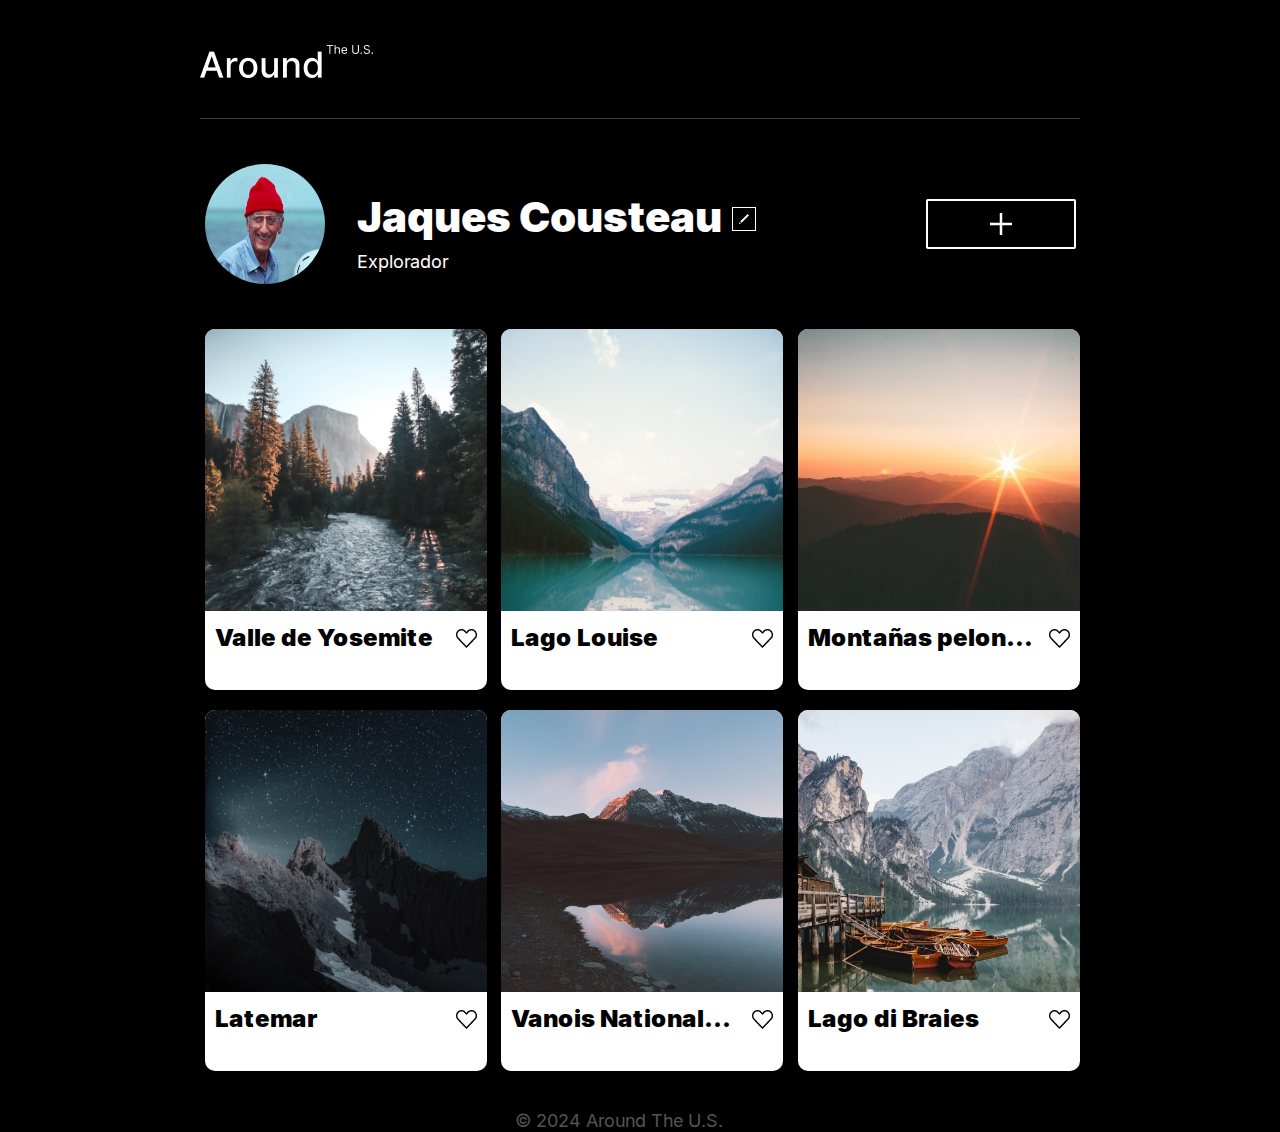
==== index.html @ f8c3329d "Correcciones" ====
<!DOCTYPE html>
<html lang="es">
  <head>
    <meta charset="UTF-8" />
    <meta name="viewport" content="width=device-width, initial-scale=1.0" />
    <meta name="description" content="Diseño web Responsivo e Interactivo" />
    <meta
      name="keywords"
      content="diseño web responsivo figma javascript pop up"
    />
    <meta name="author" content="Adaly Arcia" />
    <title>Galería interactiva de aventuras</title>
    <link rel="shortcut icon" href="./favicon.ico" />
    <link rel="stylesheet" href="pages/index.css" />
    <link rel="stylesheet" href="vendor/fonts.css" />
  </head>
  <body>
    <div class="page">
      <header class="header">
        <img
          src="images/Header.png"
          class="header__logo"
          alt="Logo aroundTheUSA"
        />
      </header>
      <section class="profile">
        <img
          src="/images/fotoperfil.png"
          class="profile__image"
          alt="fotodeperfil"
        />
        <div class="profile__info">
          <h1 class="profile__name" id="displayName">Jaques Cousteau</h1>
          <p class="profile__description" id="displayJob">Explorador</p>
        </div>
        <button class="profile__edit-button" id="btn-abrir-popup">
          <img src="/images/Vector.png" alt="lapiz editor de nombre" />
        </button>
        <button class="profile__add-button">
          <!-- <img src="/images/AddButton.png" alt="boton agregar contenido" />
          -->
        </button>
      </section>
      <main>
        <section class="card">
          <div class="card__conteiner">
            <div class="card__content">
              <img
                src="/images/card1.png"
                alt="un rio con arboles"
                class="card__image"
              />
              <div class="card_info">
                <h2 class="card__text">Valle de Yosemite</h2>
                <button class="button__like"></button>
              </div>
            </div>

            <div class="card__content">
              <img
                src="/images/card2.png"
                alt="lago con monte"
                class="card__image"
              />
              <div class="card_info">
                <h2 class="card__text">Lago Louise</h2>
                <button class="button__like"></button>
              </div>
            </div>

            <div class="card__content">
              <img
                src="/images/card3.png"
                alt="montañas con atardecer"
                class="card__image"
              />
              <div class="card_info">
                <h2 class="card__text">Montañas pelonas</h2>
                <button class="button__like"></button>
              </div>
            </div>

            <div class="card__content">
              <img
                src="/images/card4.png"
                alt="montañas con cielo nocturno"
                class="card__image"
              />
              <div class="card_info">
                <h2 class="card__text">Latemar</h2>
                <button class="button__like"></button>
              </div>
            </div>

            <div class="card__content">
              <img
                src="/images/card5.png"
                alt="lago y montañas"
                class="card__image"
              />
              <div class="card_info">
                <h2 class="card__text">Vanois National...</h2>
                <button class="button__like"></button>
              </div>
            </div>

            <div class="card__content">
              <img
                src="/images/card6.png"
                alt="barco en un lago"
                class="card__image"
              />
              <div class="card_info">
                <h2 class="card__text">Lago di Braies</h2>
                <button class="button__like"></button>
              </div>
            </div>
          </div>
        </section>
      </main>
      <footer class="footer">
        <p class="footer__copyright">&copy; 2024 Around The U.S.</p>
      </footer>

      <div class="overlay" id="overlay">
        <div class="popup__container" id="popup-editprofile">
          <form class="profile__form-edit form">
            <div class="form__close-button" id="btn-cerrar-popup"></div>

            <h3 class="profile__form-tittle">Editar perfil</h3>
            <fieldset class="form__fieldset fieldset">
              <label class="form__label" for="name"></label>
              <input
                class="form__input"
                type="text"
                id="name"
                placeholder="Nombre"
              />
              <label class="form__label" for="job"></label>
              <input
                class="form__input"
                type="text"
                id="job"
                placeholder="Acerca de mi"
              />
              <button class="buttonsave" type="submit" id="buttonsave">
                Guardar
              </button>
            </fieldset>
          </form>
        </div>
      </div>
    </div>
    <script src="./script.js"></script>
  </body>
</html>
---- pages/index.css ----
@import url(../vendor/normalize.css);
@import url(../vendor/fonts.css);
@import url(../blocks/header.css);
@import url(../blocks/page.css);
@import url(../blocks/profile.css);
@import url(../blocks/cards.css);
@import url(../blocks/profileform.css);
@import url(../blocks/footer.css);
@import url(../blocks/overlay.css);
---- vendor/fonts.css ----
@font-face {
  font-family: "Inter";
  font-style: normal;
  font-weight: 400;
  font-display: swap;
  src: url("./fonts/Inter-Regular.woff2") format("woff2");
}

@font-face {
  font-family: "Inter";
  font-style: normal;
  font-weight: 600;
  font-display: swap;
  src: url("./fonts/Inter-SemiBold.woff2") format("woff2");
}

@font-face {
  font-family: "Inter";
  font-style: normal;
  font-weight: 900;
  font-display: swap;
  src: url("./fonts/Inter-Black.woff2") format("woff2");
}
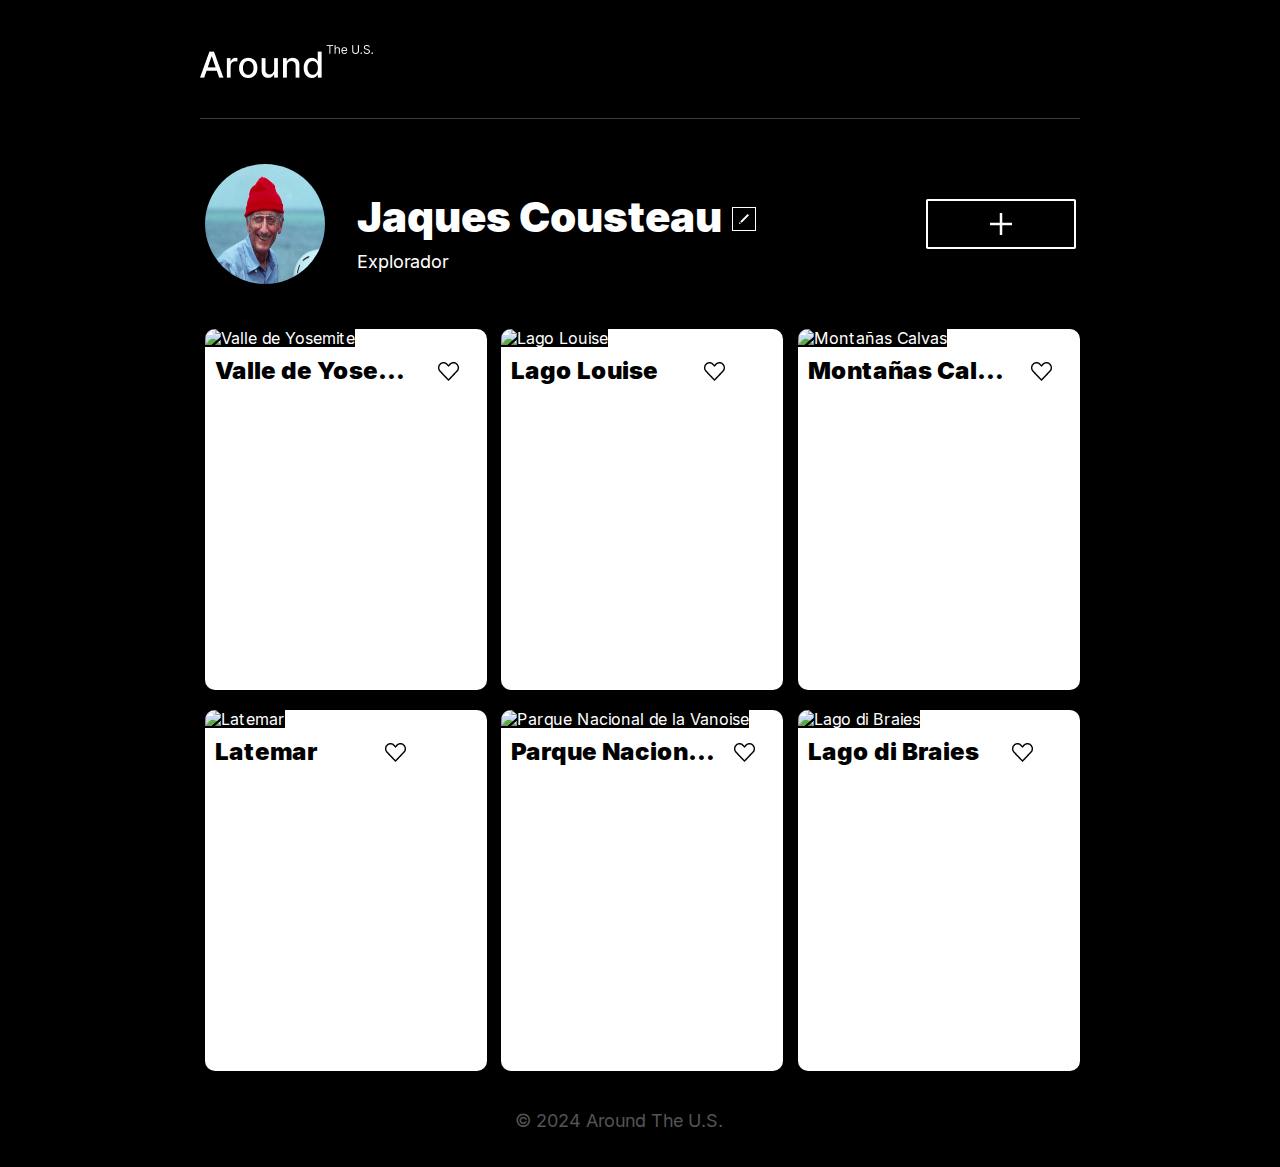
==== commit 2586b57b: "Avances pop up" ====
--- a/index.html
+++ b/index.html
@@ -36,7 +36,7 @@
         <button class="profile__edit-button" id="btn-abrir-popup">
           <img src="/images/Vector.png" alt="lapiz editor de nombre" />
         </button>
-        <button class="profile__add-button">
+        <button class="profile__add-button" id="add-button-card">
           <!-- <img src="/images/AddButton.png" alt="boton agregar contenido" />
           -->
         </button>
@@ -44,77 +44,16 @@
       <main>
         <section class="card">
           <div class="card__conteiner">
-            <div class="card__content">
-              <img
-                src="/images/card1.png"
-                alt="un rio con arboles"
-                class="card__image"
-              />
-              <div class="card_info">
-                <h2 class="card__text">Valle de Yosemite</h2>
-                <button class="button__like"></button>
+            <template id="card-template">
+              <div class="card__content">
+                <img src="" alt="" class="card__image" />
+                <div class="card_info">
+                  <h2 class="card__text"></h2>
+                  <button class="button__like"></button>
+                  <button class="button__delete"></button>
+                </div>
               </div>
-            </div>
-
-            <div class="card__content">
-              <img
-                src="/images/card2.png"
-                alt="lago con monte"
-                class="card__image"
-              />
-              <div class="card_info">
-                <h2 class="card__text">Lago Louise</h2>
-                <button class="button__like"></button>
-              </div>
-            </div>
-
-            <div class="card__content">
-              <img
-                src="/images/card3.png"
-                alt="montañas con atardecer"
-                class="card__image"
-              />
-              <div class="card_info">
-                <h2 class="card__text">Montañas pelonas</h2>
-                <button class="button__like"></button>
-              </div>
-            </div>
-
-            <div class="card__content">
-              <img
-                src="/images/card4.png"
-                alt="montañas con cielo nocturno"
-                class="card__image"
-              />
-              <div class="card_info">
-                <h2 class="card__text">Latemar</h2>
-                <button class="button__like"></button>
-              </div>
-            </div>
-
-            <div class="card__content">
-              <img
-                src="/images/card5.png"
-                alt="lago y montañas"
-                class="card__image"
-              />
-              <div class="card_info">
-                <h2 class="card__text">Vanois National...</h2>
-                <button class="button__like"></button>
-              </div>
-            </div>
-
-            <div class="card__content">
-              <img
-                src="/images/card6.png"
-                alt="barco en un lago"
-                class="card__image"
-              />
-              <div class="card_info">
-                <h2 class="card__text">Lago di Braies</h2>
-                <button class="button__like"></button>
-              </div>
-            </div>
+            </template>
           </div>
         </section>
       </main>
@@ -151,6 +90,41 @@
         </div>
       </div>
     </div>
+    <div class="addcard" id="addcard">
+      <div class="popup_card" id="popup-addcard">
+        <form class="card__form-add form">
+          <div class="form__close-button-card" id="btn-cerrar-popup-card"></div>
+
+          <h3 class="card__form-tittle">Nuevo lugar</h3>
+          <fieldset class="form__fieldset fieldset">
+            <label class="form__label" for="title"></label>
+            <input
+              class="form__input"
+              type="text"
+              id="title"
+              placeholder="Titulo"
+            />
+            <label class="form__label" for="url"></label>
+            <input
+              class="form__input"
+              type="text"
+              id="url"
+              placeholder="Enlace a la imagen"
+            />
+            <button class="buttonsave" type="submit" id="cardbuttonsave">
+              Guardar
+            </button>
+          </fieldset>
+        </form>
+      </div>
+    </div>
+
+    <div class="popup__conteiner-image" id="image-popup">
+      <button class="image__close" id="close-image-popup">✕</button>
+      <img src="" alt="" class="popup__image" />
+      <p class="popup__caption"></p>
+    </div>
+
     <script src="./script.js"></script>
   </body>
 </html>
--- a/pages/index.css
+++ b/pages/index.css
@@ -7,3 +7,5 @@
 @import url(../blocks/profileform.css);
 @import url(../blocks/footer.css);
 @import url(../blocks/overlay.css);
+@import url(../blocks/addcardform.css);
+@import url(../blocks/popupimage.css);
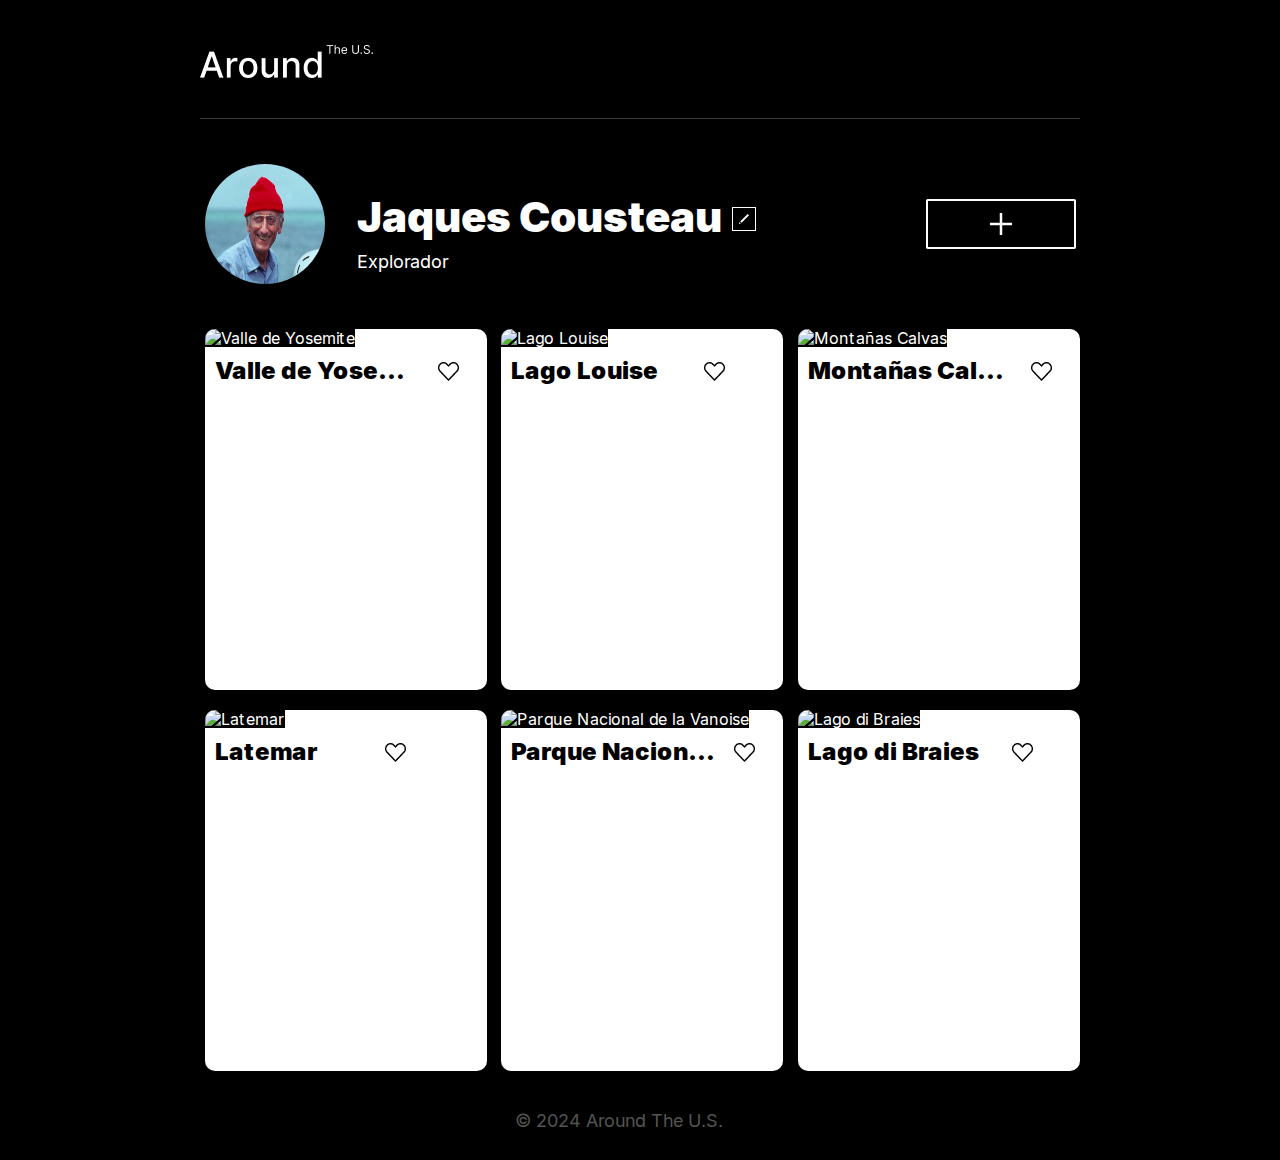
==== commit cba7efcc: "correcciones detalles" ====
--- a/index.html
+++ b/index.html
@@ -112,7 +112,7 @@
               placeholder="Enlace a la imagen"
             />
             <button class="buttonsave" type="submit" id="cardbuttonsave">
-              Guardar
+              Crear
             </button>
           </fieldset>
         </form>
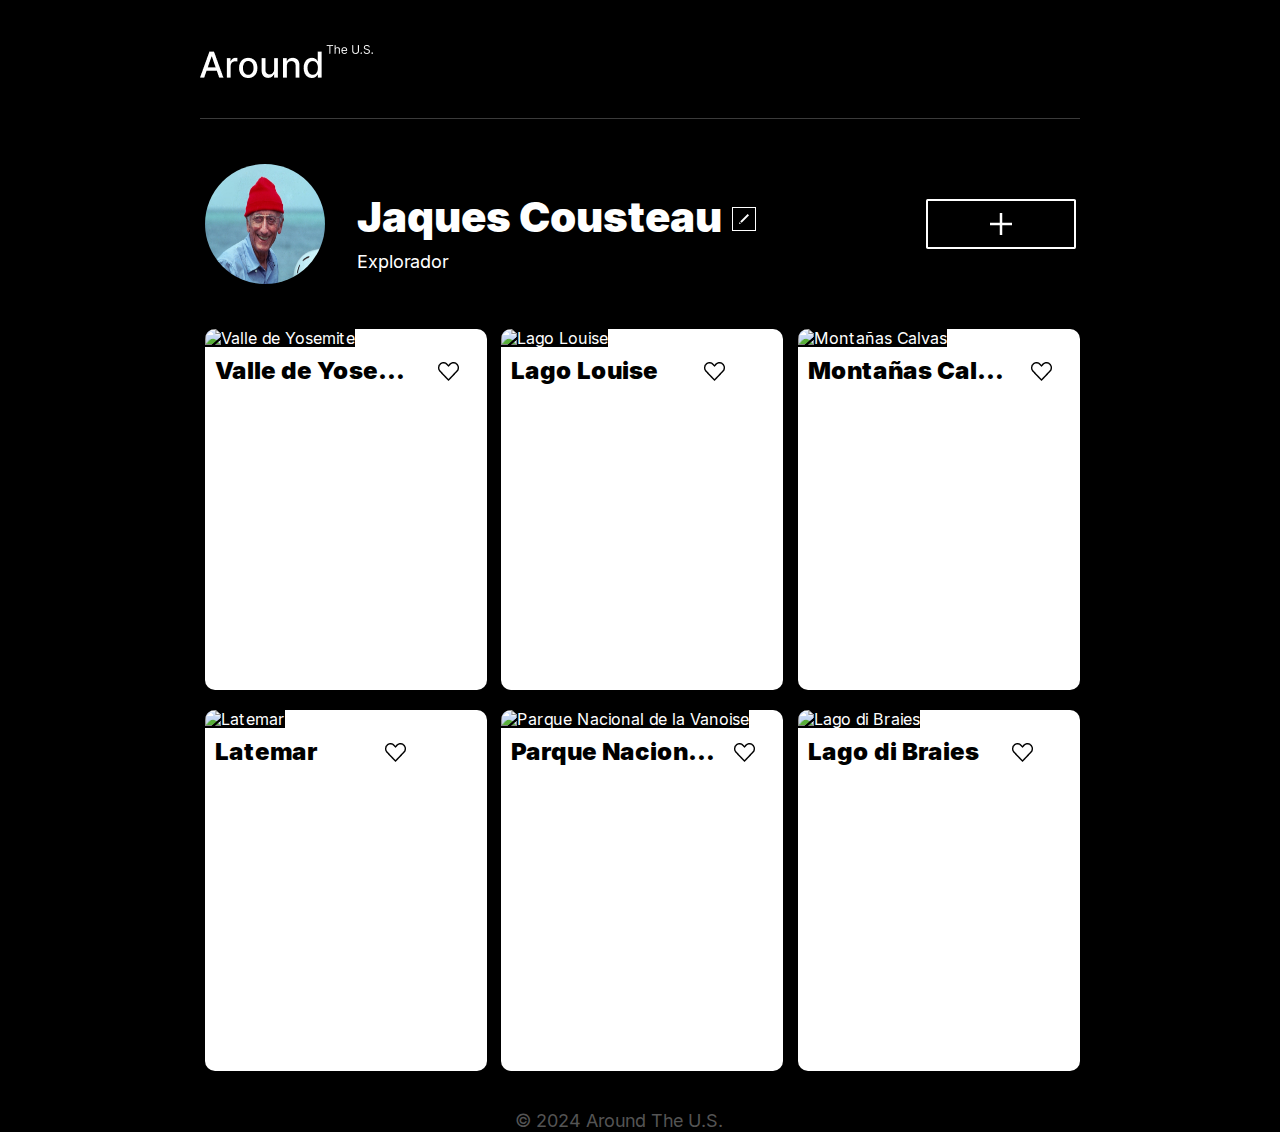
==== commit 984f4d52: "correccion boton cerrar pop up imagen" ====
--- a/index.html
+++ b/index.html
@@ -33,7 +33,7 @@
           <h1 class="profile__name" id="displayName">Jaques Cousteau</h1>
           <p class="profile__description" id="displayJob">Explorador</p>
         </div>
-        <button class="profile__edit-button" id="btn-abrir-popup">
+        <button class="profile__edit-button" id="btn-open-popup">
           <img src="/images/Vector.png" alt="lapiz editor de nombre" />
         </button>
         <button class="profile__add-button" id="add-button-card">
@@ -64,7 +64,7 @@
       <div class="overlay" id="overlay">
         <div class="popup__container" id="popup-editprofile">
           <form class="profile__form-edit form">
-            <div class="form__close-button" id="btn-cerrar-popup"></div>
+            <div class="form__close-button" id="btn-close-popup"></div>
 
             <h3 class="profile__form-tittle">Editar perfil</h3>
             <fieldset class="form__fieldset fieldset">
@@ -93,7 +93,7 @@
     <div class="addcard" id="addcard">
       <div class="popup_card" id="popup-addcard">
         <form class="card__form-add form">
-          <div class="form__close-button-card" id="btn-cerrar-popup-card"></div>
+          <div class="form__close-button-card" id="btn-close-popup-card"></div>
 
           <h3 class="card__form-tittle">Nuevo lugar</h3>
           <fieldset class="form__fieldset fieldset">
@@ -118,11 +118,12 @@
         </form>
       </div>
     </div>
-
-    <div class="popup__conteiner-image" id="image-popup">
-      <button class="image__close" id="close-image-popup">✕</button>
-      <img src="" alt="" class="popup__image" />
-      <p class="popup__caption"></p>
+    <div class="popup__space-image">
+      <div class="popup__conteiner-image" id="image-popup">
+        <button class="image__close" id="close-image-popup">✕</button>
+        <img src="" alt="" class="popup__image" />
+        <p class="popup__caption"></p>
+      </div>
     </div>
 
     <script src="./script.js"></script>
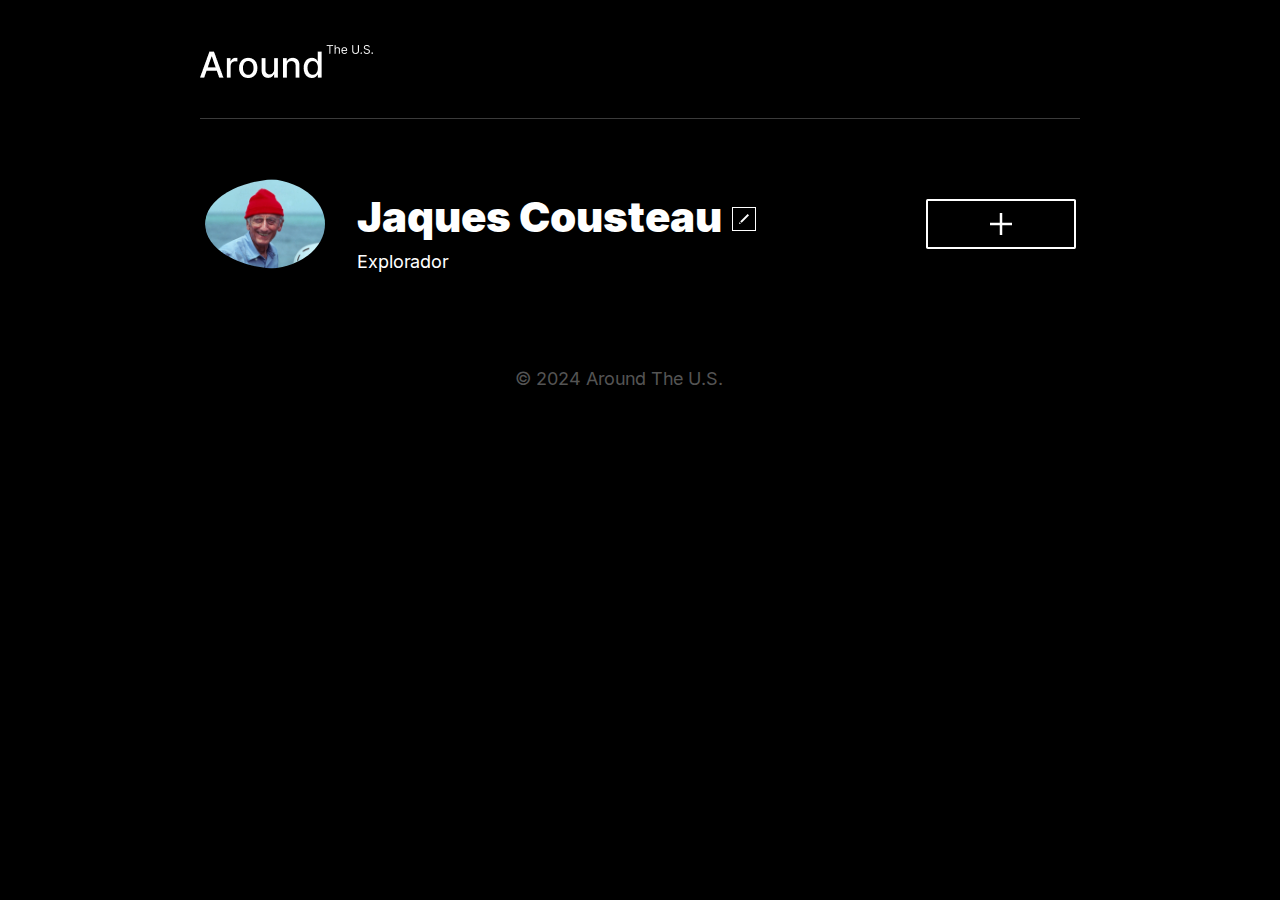
==== commit 5cd8fc34: "Cambios proyecto 12" ====
--- a/index.html
+++ b/index.html
@@ -24,11 +24,13 @@
         />
       </header>
       <section class="profile">
-        <img
-          src="/images/fotoperfil.png"
-          class="profile__image"
-          alt="fotodeperfil"
-        />
+        <div class="profile__image-container">
+          <img
+            src="/images/fotoperfil.png"
+            class="profile__image"
+            alt="fotodeperfil"
+          />
+        </div>
         <div class="profile__info">
           <h1 class="profile__name" id="displayName">Jaques Cousteau</h1>
           <p class="profile__description" id="displayJob">Explorador</p>
@@ -74,14 +76,22 @@
                 type="text"
                 id="name"
                 placeholder="Nombre"
+                minlength="2"
+                maxlength="40"
+                required
               />
+              <span id="name-error" class="forminput-error"></span>
               <label class="form__label" for="job"></label>
               <input
                 class="form__input"
                 type="text"
                 id="job"
                 placeholder="Acerca de mi"
+                minlength="2"
+                maxlength="200"
+                required
               />
+              <span id="job-error" class="forminput-error"></span>
               <button class="buttonsave" type="submit" id="buttonsave">
                 Guardar
               </button>
@@ -103,14 +113,20 @@
               type="text"
               id="title"
               placeholder="Titulo"
+              minlength="2"
+              maxlength="30"
+              required
             />
+            <span id="title-error" class="forminput-error"></span>
             <label class="form__label" for="url"></label>
             <input
               class="form__input"
-              type="text"
+              type="url"
               id="url"
               placeholder="Enlace a la imagen"
+              required
             />
+            <span id="url-error" class="forminput-error"></span>
             <button class="buttonsave" type="submit" id="cardbuttonsave">
               Crear
             </button>
@@ -126,6 +142,55 @@
       </div>
     </div>
 
-    <script src="./script.js"></script>
+    <!-- //Boton confirmacion eliminacion card. -->
+
+    <div class="delete-confirmation" id="delete-confirmation">
+      <div class="popup_card" id="popup-deletecard">
+        <form class="card__form-delete form">
+          <div
+            class="form__close-button-card"
+            id="btn-close-popup-deletecard"
+          ></div>
+          <h3 class="card__form-tittle">¿Estás seguro/a?</h3>
+          <fieldset class="form__fieldset fieldset">
+            <button
+              class="buttonsave popup__confirm-button"
+              type="submit"
+              id="confirm-delete"
+            >
+              Sí
+            </button>
+          </fieldset>
+        </form>
+      </div>
+    </div>
+    <!--Pop up para editar foto de perfil  -->
+    <div class="avatar-edit" id="avatar-edit">
+      <div class="popup_card form__fieldset card__form-add" id="popup-avatar">
+        <form class="avatar__form-edit form">
+          <div
+            class="form__close-button-card"
+            id="btn-close-popup-avatar"
+          ></div>
+          <h3 class="avatar__form-tittle">Cambiar foto de perfil</h3>
+          <fieldset class="form__fieldset fieldset">
+            <label class="form__label" for="avatar-url"></label>
+            <input
+              class="form__input"
+              type="url"
+              id="avatar-url"
+              placeholder="Enlace a la nueva foto de perfil"
+              required
+            />
+            <span id="avatar-url-error" class="forminput-error"></span>
+            <button class="buttonsave" type="submit" id="avatarbuttonsave">
+              Guardar
+            </button>
+          </fieldset>
+        </form>
+      </div>
+    </div>
+
+    <script type="module" src="./index.js"></script>
   </body>
 </html>
--- a/pages/index.css
+++ b/pages/index.css
@@ -9,3 +9,5 @@
 @import url(../blocks/overlay.css);
 @import url(../blocks/addcardform.css);
 @import url(../blocks/popupimage.css);
+@import url(../blocks/deleteconfirmation.css);
+@import url(../blocks/avatarform.css);
